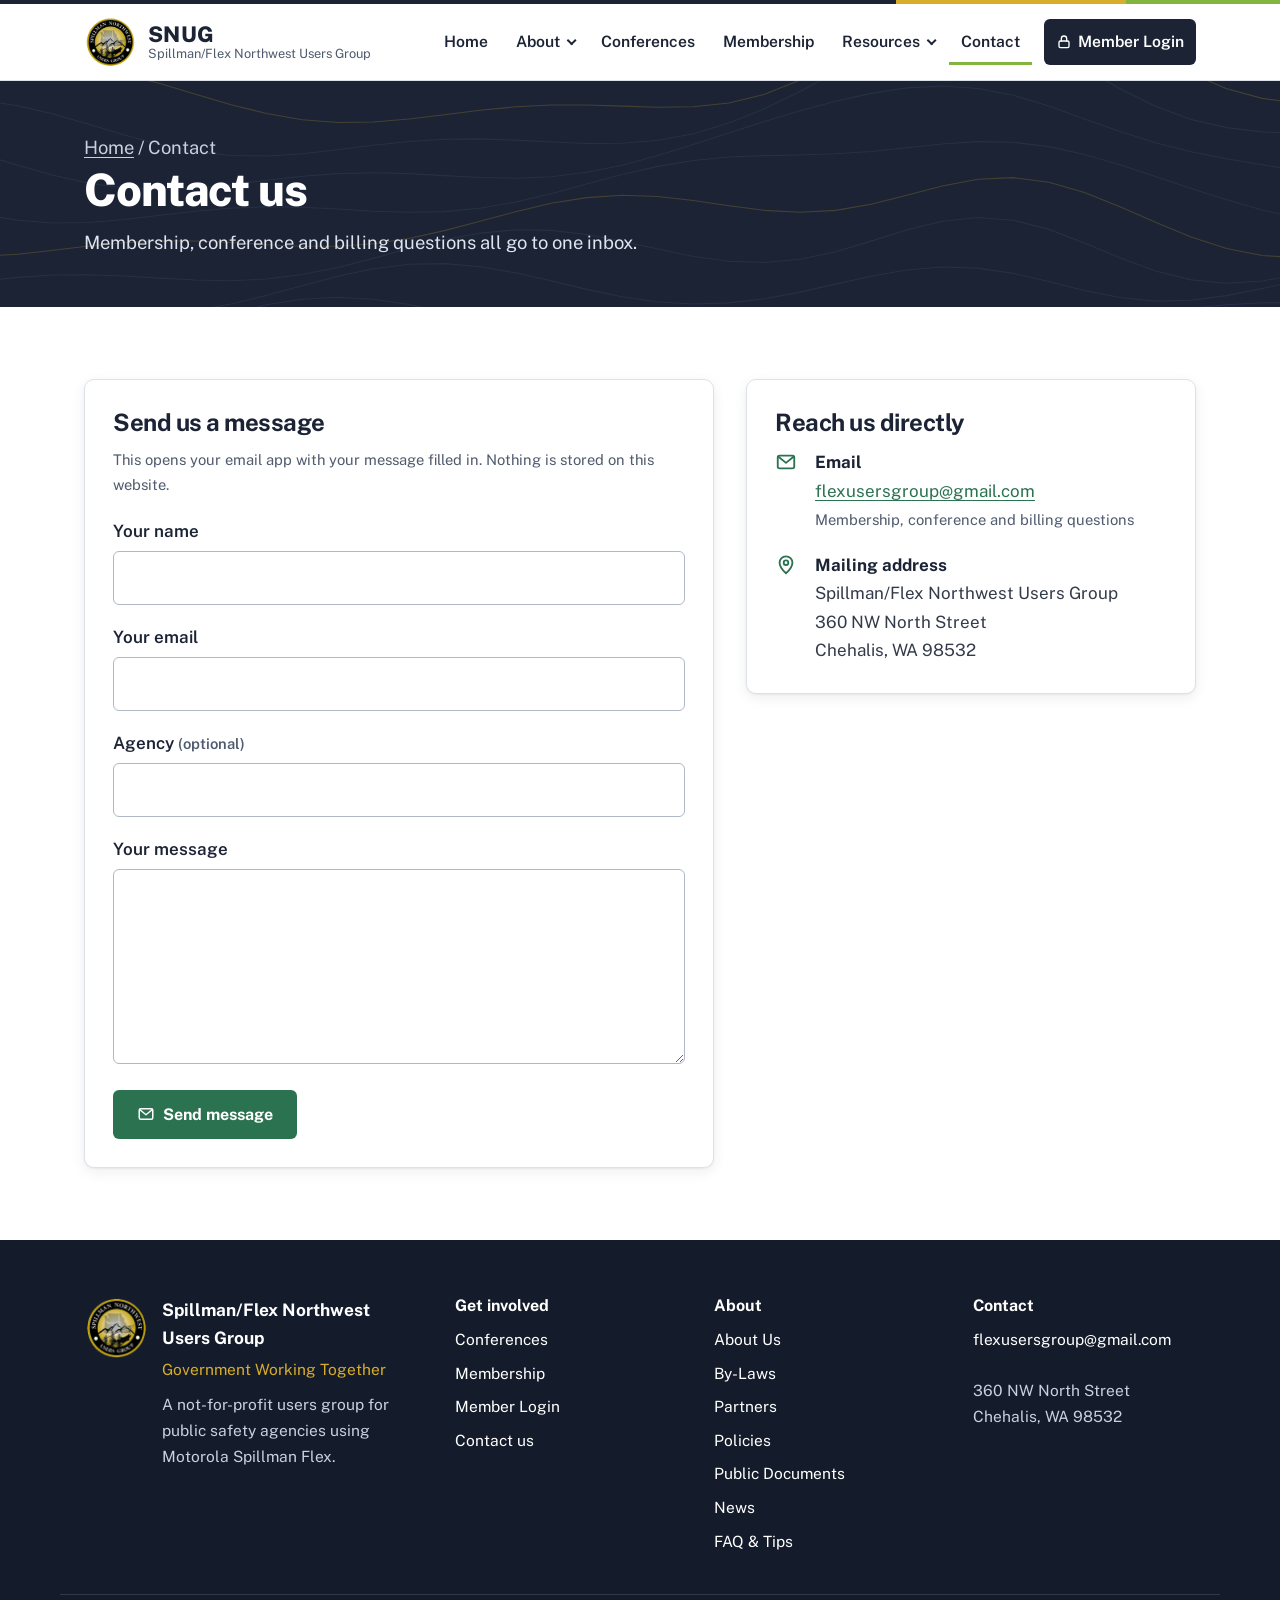
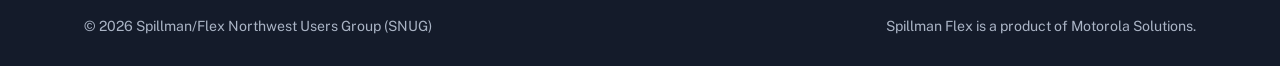
==== contact-us.html @ d7ebda63 "part 2 on remake of website test upload" ====
<!doctype html>
<html lang="en" class="no-js">
<head>
<meta charset="utf-8">
<meta name="viewport" content="width=device-width,initial-scale=1">
<title>Contact Us | SNUG</title>
<meta name="description" content="Contact SNUG at flexusersgroup@gmail.com for membership, conference and billing questions.">
<meta name="theme-color" content="#1b2335">
<link rel="icon" href="assets/logo.png" type="image/png">
<link rel="apple-touch-icon" href="assets/logo.png">
<link rel="preconnect" href="https://fonts.googleapis.com">
<link rel="preconnect" href="https://fonts.gstatic.com" crossorigin>
<link rel="stylesheet" href="https://fonts.googleapis.com/css2?family=Public+Sans:wght@400;500;600;700;800&amp;display=swap">
<link rel="stylesheet" href="assets/style.css">
<script src="assets/site.js" defer></script>
</head>
<body>
<a class="skip" href="#main">Skip to main content</a>
<header class="site-header">
  <div class="wrap header-inner">
    <a class="brand" href="index.html"><img src="assets/logo.png" alt="" width="52" height="53"><span class="brand-text"><strong>SNUG</strong><span>Spillman/Flex Northwest Users Group</span></span></a>
    <button class="nav-toggle" type="button" aria-expanded="false" aria-controls="site-nav"><span class="bars" aria-hidden="true"></span>Menu</button>
    <nav class="site-nav" id="site-nav" aria-label="Main">
      <ul>
        <li><a href="index.html">Home</a></li>
        <li class="has-dd"><button class="dd-btn" type="button" aria-expanded="false" aria-controls="dd-about">About</button><ul class="dropdown" id="dd-about"><li><a href="about-us.html">About Us</a></li><li><a href="by-laws.html">By-Laws</a></li><li><a href="partners.html">Partners</a></li><li><a href="policies.html">Policies</a></li></ul></li>
        <li><a href="conferences.html">Conferences</a></li>
        <li><a href="membership.html">Membership</a></li>
        <li class="has-dd"><button class="dd-btn" type="button" aria-expanded="false" aria-controls="dd-resources">Resources</button><ul class="dropdown" id="dd-resources"><li><a href="public-documents.html">Public Documents</a></li><li><a href="news.html">News</a></li><li><a href="faq.html">FAQ &amp; Tips</a></li></ul></li>
        <li><a href="contact-us.html" aria-current="page">Contact</a></li>
        <li><a class="nav-login" href="login.html"><svg viewBox="0 0 24 24" fill="none" stroke="currentColor" stroke-width="2" stroke-linecap="round" stroke-linejoin="round" aria-hidden="true" focusable="false"><rect x="4.5" y="10.5" width="15" height="10" rx="2"/><path d="M8 10.5V7a4 4 0 0 1 8 0v3.5"/></svg>Member Login</a></li>
      </ul>
    </nav>
  </div>
</header>
<main id="main" tabindex="-1">
<section class="page-head"><svg class="contours" viewBox="0 0 1440 300" preserveAspectRatio="xMidYMid slice" aria-hidden="true" focusable="false"><path d="M-20,9.8 L20,5.8 L60,5.1 L100,8.5 L140,15.7 L180,26.0 L220,37.9 L260,49.7 L300,59.7 L340,66.6 L380,69.7 L420,69.2 L460,65.9 L500,61.0 L540,56.0 L580,52.1 L620,50.0 L660,50.0 L700,51.3 L740,52.5 L780,52.0 L820,47.8 L860,38.1 L900,22.1 L940,0.2 L980,-25.8 L1020,-52.2 L1060,-74.2 L1100,-87.5 L1140,-89.1 L1180,-78.8 L1220,-59.0 L1260,-33.8 L1300,-8.0 L1340,14.6 L1380,31.7 L1420,42.6 L1460,48.0" stroke="#d8ad2c" stroke-opacity=".55" stroke-width="1.2" fill="none"/><path d="M-20,44.7 L20,50.8 L60,60.2 L100,71.8 L140,83.8 L180,94.5 L220,102.5 L260,106.8 L300,107.4 L340,104.9 L380,100.4 L420,95.4 L460,91.1 L500,88.6 L540,88.2 L580,89.6 L620,91.7 L660,93.4 L700,93.2 L740,89.7 L780,82.3 L820,70.4 L860,54.4 L900,34.9 L940,13.6 L980,-7.3 L1020,-24.7 L1060,-35.5 L1100,-37.3 L1140,-29.2 L1180,-12.7 L1220,9.0 L1260,31.7 L1300,51.5 L1340,66.3 L1380,75.5 L1420,80.3 L1460,82.4" stroke="#6f7fa0" stroke-opacity=".35" stroke-width="1.2" fill="none"/><path d="M-20,105.7 L20,117.8 L60,129.0 L100,138.0 L140,143.5 L180,145.3 L220,143.7 L260,139.7 L300,134.8 L340,130.3 L380,127.3 L420,126.3 L460,127.3 L500,129.5 L540,131.6 L580,132.4 L620,130.7 L660,125.8 L700,117.8 L740,107.0 L780,94.6 L820,81.5 L860,68.6 L900,56.6 L940,45.9 L980,37.0 L1020,30.8 L1060,28.6 L1100,31.4 L1140,39.2 L1180,51.3 L1220,65.7 L1260,80.0 L1300,92.6 L1340,102.6 L1380,110.5 L1420,117.2 L1460,123.8" stroke="#6f7fa0" stroke-opacity=".35" stroke-width="1.2" fill="none"/><path d="M-20,173.2 L20,179.8 L60,182.8 L100,182.2 L140,178.9 L180,174.2 L220,169.5 L260,166.1 L300,164.6 L340,165.1 L380,167.1 L420,169.5 L460,170.8 L500,170.0 L540,166.2 L580,159.3 L620,149.9 L660,139.0 L700,128.3 L740,119.1 L780,112.4 L820,108.6 L860,107.0 L900,106.3 L940,105.0 L980,102.3 L1020,98.2 L1060,93.9 L1100,91.3 L1140,92.0 L1180,96.9 L1220,105.7 L1260,117.4 L1300,130.6 L1340,144.0 L1380,156.7 L1420,168.1 L1460,177.4" stroke="#6f7fa0" stroke-opacity=".35" stroke-width="1.2" fill="none"/><path d="M-20,220.4 L20,217.9 L60,213.5 L100,208.8 L140,205.0 L180,202.9 L220,203.0 L260,204.7 L300,207.2 L340,209.0 L380,209.0 L420,206.2 L460,200.2 L500,191.4 L540,180.9 L580,170.1 L620,160.7 L660,154.3 L700,151.7 L740,153.1 L780,157.5 L820,163.4 L860,168.6 L900,170.8 L940,168.6 L980,161.7 L1020,151.7 L1060,141.2 L1100,133.7 L1140,131.8 L1180,137.0 L1220,148.6 L1260,164.6 L1300,182.1 L1340,198.5 L1380,211.4 L1420,219.4 L1460,221.9" stroke="#d8ad2c" stroke-opacity=".55" stroke-width="1.2" fill="none"/><path d="M-20,248.1 L20,244.0 L60,241.4 L100,241.0 L140,242.4 L180,244.8 L220,247.0 L260,247.7 L300,245.8 L340,240.8 L380,232.8 L420,222.6 L460,211.6 L500,201.6 L540,194.2 L580,190.5 L620,191.1 L660,195.7 L700,203.3 L740,212.1 L780,220.4 L820,225.9 L860,227.3 L900,223.6 L940,215.1 L980,203.2 L1020,190.7 L1060,180.8 L1100,176.6 L1140,179.7 L1180,190.0 L1220,205.2 L1260,222.0 L1300,236.8 L1340,246.8 L1380,250.6 L1420,248.1 L1460,240.7" stroke="#6f7fa0" stroke-opacity=".35" stroke-width="1.2" fill="none"/><path d="M-20,279.1 L20,280.0 L60,282.3 L100,284.8 L140,286.2 L180,285.2 L220,281.1 L260,273.9 L300,264.2 L340,253.3 L380,242.8 L420,234.3 L460,229.3 L500,228.5 L540,232.0 L580,238.9 L620,247.9 L660,257.5 L700,265.8 L740,271.6 L780,274.0 L820,272.7 L860,268.0 L900,260.6 L940,251.6 L980,242.7 L1020,235.7 L1060,232.3 L1100,233.6 L1140,239.5 L1180,248.7 L1220,258.7 L1260,266.7 L1300,270.7 L1340,269.8 L1380,264.5 L1420,256.6 L1460,248.1" stroke="#6f7fa0" stroke-opacity=".35" stroke-width="1.2" fill="none"/><path d="M-20,322.5 L20,324.4 L60,324.2 L100,321.2 L140,314.9 L180,305.8 L220,295.0 L260,284.1 L300,274.8 L340,268.6 L380,266.4 L420,268.5 L460,274.4 L500,282.9 L540,292.4 L580,301.4 L620,308.4 L660,312.8 L700,314.3 L740,313.3 L780,310.8 L820,307.6 L860,304.4 L900,301.5 L940,298.8 L980,296.3 L1020,293.8 L1060,291.7 L1100,290.2 L1140,289.3 L1180,288.6 L1220,287.6 L1260,285.5 L1300,282.3 L1340,278.3 L1380,274.7 L1420,272.6 L1460,272.8" stroke="#6f7fa0" stroke-opacity=".35" stroke-width="1.2" fill="none"/><path d="M-20,360.9 L20,355.6 L60,347.2 L100,336.8 L140,325.7 L180,315.6 L220,308.2 L260,304.7 L300,305.4 L340,310.2 L380,317.9 L420,327.3 L460,336.5 L500,344.2 L540,349.4 L580,351.9 L620,352.0 L660,350.7 L700,349.1 L740,348.5 L780,349.3 L820,351.5 L860,354.3 L900,356.3 L940,355.9 L980,352.2 L1020,344.9 L1060,334.8 L1100,323.6 L1140,313.0 L1180,304.5 L1220,299.1 L1260,297.0 L1300,297.9 L1340,301.3 L1380,306.8 L1420,313.5 L1460,320.6" stroke="#d8ad2c" stroke-opacity=".55" stroke-width="1.2" fill="none"/><path d="M-20,378.5 L20,367.4 L60,356.8 L100,348.3 L140,343.4 L180,342.8 L220,346.3 L260,353.2 L300,362.1 L340,371.5 L380,379.7 L420,385.7 L460,389.0 L500,389.7 L540,388.8 L580,387.3 L620,386.7 L660,387.8 L700,391.1 L740,396.2 L780,402.0 L820,407.0 L860,409.2 L900,406.9 L940,399.3 L980,386.5 L1020,370.1 L1060,352.6 L1100,337.0 L1140,325.9 L1180,320.9 L1220,322.1 L1260,328.4 L1300,337.8 L1340,348.3 L1380,357.9 L1420,365.4 L1460,369.9" stroke="#6f7fa0" stroke-opacity=".35" stroke-width="1.2" fill="none"/><path d="M-20,388.8 L20,382.7 L60,380.6 L100,382.8 L140,388.7 L180,397.1 L220,406.4 L260,415.1 L300,421.8 L340,425.8 L380,427.3 L420,426.7 L460,425.3 L500,424.4 L540,425.0 L580,427.8 L620,432.8 L660,439.3 L700,446.0 L740,451.3 L780,453.6 L820,451.5 L860,444.5 L900,432.5 L940,416.6 L980,398.7 L1020,381.4 L1060,367.2 L1100,358.6 L1140,356.5 L1180,360.7 L1220,369.6 L1260,380.7 L1300,391.4 L1340,399.7 L1380,404.7 L1420,406.4 L1460,406.0" stroke="#6f7fa0" stroke-opacity=".35" stroke-width="1.2" fill="none"/><path d="M-20,419.7 L20,424.5 L60,432.2 L100,441.4 L140,450.3 L180,457.6 L220,462.5 L260,464.6 L300,464.6 L340,463.3 L380,462.1 L420,462.2 L460,464.4 L500,468.9 L540,475.2 L580,482.2 L620,488.4 L660,492.4 L700,492.9 L740,489.1 L780,481.2 L820,469.7 L860,455.8 L900,441.1 L940,427.2 L980,415.6 L1020,407.6 L1060,403.9 L1100,404.7 L1140,409.4 L1180,416.5 L1220,424.3 L1260,431.0 L1300,435.7 L1340,438.1 L1380,439.0 L1420,439.7 L1460,441.7" stroke="#6f7fa0" stroke-opacity=".35" stroke-width="1.2" fill="none"/><path d="M-20,476.3 L20,485.4 L60,493.3 L100,498.9 L140,501.8 L180,502.3 L220,501.3 L260,500.0 L300,499.6 L340,501.2 L380,505.1 L420,511.0 L460,518.0 L500,524.8 L540,529.7 L580,531.5 L620,529.4 L660,523.2 L700,513.5 L740,501.7 L780,489.2 L820,477.7 L860,468.3 L900,461.7 L940,458.0 L980,456.7 L1020,457.1 L1060,458.7 L1100,460.8 L1140,463.0 L1180,465.0 L1220,466.7 L1260,468.4 L1300,470.5 L1340,473.8 L1380,479.0 L1420,486.4 L1460,496.0" stroke="#d8ad2c" stroke-opacity=".55" stroke-width="1.2" fill="none"/><path d="M-20,535.0 L20,538.7 L60,539.9 L100,539.2 L140,537.9 L180,537.2 L220,538.2 L260,541.4 L300,546.9 L340,553.8 L380,560.9 L420,566.6 L460,569.6 L500,568.8 L540,563.8 L580,555.3 L620,544.2 L660,532.1 L700,520.8 L740,511.8 L780,506.0 L820,503.7 L860,504.2 L900,506.3 L940,508.8 L980,510.3 L1020,510.1 L1060,508.4 L1100,505.7 L1140,503.4 L1180,502.5 L1220,504.2 L1260,508.9 L1300,516.8 L1340,527.1 L1380,539.0 L1420,551.1 L1460,561.7" stroke="#6f7fa0" stroke-opacity=".35" stroke-width="1.2" fill="none"/></svg>
  <div class="wrap"><p class="crumbs"><a href="index.html">Home</a> / Contact</p><h1>Contact us</h1><p>Membership, conference and billing questions all go to one inbox.</p></div>
</section>
<section class="section">
  <div class="wrap two-col">
    <div class="card">
      <h2 style="font-size:1.5rem">Send us a message</h2>
      <p class="hint" style="margin-bottom:20px">This opens your email app with your message filled in. Nothing is stored on this website.</p>
      <form class="form" action="mailto:flexusersgroup@gmail.com" method="post" enctype="text/plain">
        <div class="field"><label for="f-name">Your name</label><input id="f-name" name="name" autocomplete="name" required></div>
        <div class="field"><label for="f-email">Your email</label><input id="f-email" type="email" name="email" autocomplete="email" required></div>
        <div class="field"><label for="f-agency">Agency <span class="hint">(optional)</span></label><input id="f-agency" name="agency" autocomplete="organization"></div>
        <div class="field"><label for="f-msg">Your message</label><textarea id="f-msg" name="message" rows="6" required></textarea></div>
        <div><button class="btn btn-primary" type="submit"><svg viewBox="0 0 24 24" fill="none" stroke="currentColor" stroke-width="2" stroke-linecap="round" stroke-linejoin="round" aria-hidden="true" focusable="false"><rect x="3" y="5" width="18" height="14" rx="2"/><path d="m3.5 6 8.5 7 8.5-7"/></svg>Send message</button></div>
      </form>
    </div>
    <aside class="card" aria-labelledby="direct">
      <h2 id="direct" style="font-size:1.5rem">Reach us directly</h2>
      <ul class="contact-list">
        <li><svg viewBox="0 0 24 24" fill="none" stroke="currentColor" stroke-width="2" stroke-linecap="round" stroke-linejoin="round" aria-hidden="true" focusable="false"><rect x="3" y="5" width="18" height="14" rx="2"/><path d="m3.5 6 8.5 7 8.5-7"/></svg><div><strong>Email</strong><a href="mailto:flexusersgroup@gmail.com">flexusersgroup@gmail.com</a><br><span class="hint">Membership, conference and billing questions</span></div></li>
        <li><svg viewBox="0 0 24 24" fill="none" stroke="currentColor" stroke-width="2" stroke-linecap="round" stroke-linejoin="round" aria-hidden="true" focusable="false"><path d="M12 21s-7-6.2-7-11.5a7 7 0 0 1 14 0C19 14.8 12 21 12 21z"/><circle cx="12" cy="9.5" r="2.5"/></svg><div><strong>Mailing address</strong><address class="address">Spillman/Flex Northwest Users Group<br>360 NW North Street<br>Chehalis, WA 98532</address></div></li>
      </ul>
    </aside>
  </div>
</section>
</main>
<footer class="site-footer">
  <div class="wrap footer-grid">
    <div class="footer-brand">
      <img src="assets/logo.png" alt="" width="64" height="65">
      <div><strong>Spillman/Flex Northwest Users Group</strong><em>Government Working Together</em>
      <p style="margin-top:10px">A not-for-profit users group for public safety agencies using Motorola Spillman Flex.</p></div>
    </div>
    <div>
      <h2>Get involved</h2>
      <ul><li><a href="conferences.html">Conferences</a></li><li><a href="membership.html">Membership</a></li><li><a href="login.html">Member Login</a></li><li><a href="contact-us.html">Contact us</a></li></ul>
    </div>
    <div>
      <h2>About</h2>
      <ul><li><a href="about-us.html">About Us</a></li><li><a href="by-laws.html">By-Laws</a></li><li><a href="partners.html">Partners</a></li><li><a href="policies.html">Policies</a></li><li><a href="public-documents.html">Public Documents</a></li><li><a href="news.html">News</a></li><li><a href="faq.html">FAQ &amp; Tips</a></li></ul>
    </div>
    <div>
      <h2>Contact</h2>
      <address><a href="mailto:flexusersgroup@gmail.com">flexusersgroup@gmail.com</a><br><br>360 NW North Street<br>Chehalis, WA 98532</address>
    </div>
  </div>
  <div class="wrap footer-small">
    <span>&copy; <span data-year>2026</span> Spillman/Flex Northwest Users Group (SNUG)</span>
    <span>Spillman Flex is a product of Motorola Solutions.</span>
  </div>
</footer>
<script>document.querySelectorAll('[data-year]').forEach(function(e){e.textContent=new Date().getFullYear()})</script>
</body>
</html>
---- assets/style.css ----
/* SNUG site styles. Plain CSS, no build step.
   Brand tokens live in :root. Change colors here, not in the pages. */
:root{
  --navy:#1b2335;        /* primary brand, header text, hero */
  --navy-2:#243049;      /* raised surfaces on navy */
  --gold:#d8ad2c;        /* sampled from the logo badge (#c49a0a) and lifted for contrast on navy */
  --gold-soft:#fbf6e6;   /* pale gold wash */
  --gold-ink:#7a5b00;    /* gold text on light backgrounds (AA) */
  --green:#82b440;       /* old-site accent: rules, markers, never text on white */
  --cta:#2b7350;         /* darkened from old #5cab7d so white text passes AA (5.7:1) */
  --cta-hover:#215c3f;
  --ink:#1b2335;         /* headings */
  --text:#333b4a;        /* body copy */
  --muted:#4f5b6e;       /* secondary copy (6.9:1 on white) */
  --line:#dde2ea;
  --paper:#f3f5f8;       /* cool section background */
  --white:#fff;
  --radius:10px;
  --radius-sm:6px;
  --shadow:0 1px 2px rgba(27,35,53,.06),0 4px 14px rgba(27,35,53,.07);
  --shadow-lift:0 2px 4px rgba(27,35,53,.08),0 10px 28px rgba(27,35,53,.12);
  --wrap:1160px;
  --font:"Public Sans",system-ui,-apple-system,"Segoe UI",Roboto,"Helvetica Neue",Arial,sans-serif;
}

*,*::before,*::after{box-sizing:border-box}
html{scroll-padding-top:96px;-webkit-text-size-adjust:100%}
body{margin:0;background:var(--white);color:var(--text);font-family:var(--font);font-size:1.0625rem;line-height:1.65;overflow-x:hidden}
img{max-width:100%;height:auto}
a{color:var(--cta);text-underline-offset:.18em;text-decoration-thickness:1px}
a:hover{color:var(--cta-hover);text-decoration-thickness:2px}
:focus-visible{outline:3px solid var(--gold);outline-offset:2px;border-radius:3px}
.on-light :focus-visible,main :focus-visible{outline-color:var(--navy)}
h1,h2,h3,h4{color:var(--ink);line-height:1.2;margin:0 0 .5em;font-weight:700;letter-spacing:-.01em}
h1{font-size:clamp(2.1rem,1.4rem + 3vw,3.4rem);font-weight:800;letter-spacing:-.025em}
h2{font-size:clamp(1.6rem,1.25rem + 1.4vw,2.15rem);letter-spacing:-.02em}
h3{font-size:1.25rem}
p{margin:0 0 1em}
.wrap{max-width:var(--wrap);margin:0 auto;padding:0 24px}
.prose{max-width:68ch}
.lede{font-size:1.2rem;color:var(--muted);max-width:60ch}
.visually-hidden{position:absolute!important;width:1px;height:1px;overflow:hidden;clip:rect(0 0 0 0);white-space:nowrap}

/* Skip link */
.skip{position:absolute;left:12px;top:-60px;z-index:100;background:var(--gold);color:var(--navy);padding:10px 16px;border-radius:var(--radius-sm);font-weight:700;text-decoration:none}
.skip:focus{top:12px}

/* ---------- Header ---------- */
.site-header{position:sticky;top:0;z-index:50;background:rgba(255,255,255,.97);border-bottom:1px solid var(--line);backdrop-filter:saturate(1.4) blur(6px)}
.site-header::before{content:"";display:block;height:4px;background:linear-gradient(90deg,var(--navy) 0 70%,var(--gold) 70% 88%,var(--green) 88%)}
.header-inner{display:flex;align-items:center;gap:20px;min-height:76px}
.brand{display:flex;align-items:center;gap:12px;text-decoration:none;color:var(--navy);margin-right:auto;min-width:0}
.brand img{width:52px;height:53px;flex:none}
.brand-text{display:flex;flex-direction:column;line-height:1.15;min-width:0}
.brand-text strong{font-size:1.35rem;font-weight:800;letter-spacing:.02em}
.brand-text span{font-size:.8rem;color:var(--muted)}
.brand:hover{color:var(--navy)}

.nav-toggle{display:none;align-items:center;gap:8px;background:var(--white);color:var(--navy);border:1.5px solid var(--navy);border-radius:var(--radius-sm);padding:8px 14px;font:inherit;font-weight:600;font-size:.95rem;cursor:pointer}
.nav-toggle .bars{width:18px;height:12px;position:relative;border-top:2px solid currentColor;border-bottom:2px solid currentColor}
.nav-toggle .bars::after{content:"";position:absolute;left:0;right:0;top:3px;border-top:2px solid currentColor}

.site-nav>ul{list-style:none;margin:0;padding:0;display:flex;align-items:center;gap:4px}
.site-nav li{position:relative}
.site-nav a,.site-nav .dd-btn{display:flex;align-items:center;gap:6px;padding:10px 12px;border-radius:var(--radius-sm);color:var(--navy);text-decoration:none;font:inherit;font-size:.98rem;font-weight:600;background:none;border:0;cursor:pointer;white-space:nowrap}
.site-nav a:hover,.site-nav .dd-btn:hover,.site-nav .dd-btn[aria-expanded="true"]{background:var(--paper);color:var(--navy)}
.site-nav a[aria-current="page"],.site-nav .dd-btn.current{box-shadow:inset 0 -3px 0 var(--green);border-radius:var(--radius-sm) var(--radius-sm) 0 0}
.dd-btn::after{content:"";width:7px;height:7px;border:solid currentColor;border-width:0 2px 2px 0;transform:rotate(45deg) translateY(-3px);transition:transform .15s}
.dd-btn[aria-expanded="true"]::after{transform:rotate(-135deg) translateY(-1px)}
.dropdown{display:none;position:absolute;top:calc(100% + 6px);left:0;min-width:220px;list-style:none;margin:0;padding:8px;background:var(--white);border:1px solid var(--line);border-radius:var(--radius);box-shadow:var(--shadow-lift)}
.dropdown.open{display:block}
.dropdown a{padding:10px 12px;font-weight:500}
.dropdown a[aria-current="page"]{box-shadow:inset 3px 0 0 var(--green);border-radius:0 var(--radius-sm) var(--radius-sm) 0;background:var(--paper)}
/* no-JS fallback: open on hover/focus */
.no-js .has-dd:hover>.dropdown,.no-js .has-dd:focus-within>.dropdown{display:block}
.site-nav .nav-login{margin-left:8px;background:var(--navy);color:var(--white)}
.site-nav .nav-login:hover{background:var(--navy-2);color:var(--white)}
.site-nav .nav-login[aria-current="page"]{box-shadow:inset 0 -3px 0 var(--gold);border-radius:var(--radius-sm)}
.nav-login svg{width:16px;height:16px}

@media (max-width:980px){
  .nav-toggle{display:inline-flex}
  .site-nav{position:absolute;left:0;right:0;top:100%;background:var(--white);border-bottom:1px solid var(--line);box-shadow:var(--shadow-lift);display:none;max-height:calc(100vh - 80px);overflow-y:auto}
  .site-nav.open{display:block}
  .no-js .site-nav{display:block;position:static;box-shadow:none;border:0;width:100%}
  .no-js .header-inner{flex-wrap:wrap}
  .site-nav>ul{flex-direction:column;align-items:stretch;padding:10px 16px 18px;gap:2px}
  .site-nav a,.site-nav .dd-btn{width:100%;justify-content:space-between;padding:13px 12px;font-size:1.05rem}
  .dropdown{position:static;box-shadow:none;border:0;border-left:2px solid var(--line);border-radius:0;margin:0 0 6px 14px;padding:0 0 0 6px;min-width:0}
  .site-nav a[aria-current="page"],.site-nav .dd-btn.current{box-shadow:inset 3px 0 0 var(--green);border-radius:0 var(--radius-sm) var(--radius-sm) 0}
  .site-nav .nav-login{margin:10px 0 0;justify-content:center}
}
@media (max-width:420px){
  .brand-text span{display:none}
  .wrap{padding:0 16px}
}

/* ---------- Buttons ---------- */
.btn{display:inline-flex;align-items:center;justify-content:center;gap:8px;padding:13px 22px;border-radius:var(--radius-sm);font:inherit;font-weight:700;font-size:1rem;line-height:1.2;text-decoration:none;border:2px solid transparent;cursor:pointer;white-space:nowrap;transition:background-color .15s,border-color .15s,color .15s}
.btn svg{width:18px;height:18px;flex:none}
.btn-primary{background:var(--cta);color:var(--white)}
.btn-primary:hover{background:var(--cta-hover);color:var(--white)}
.btn-gold{background:var(--gold);color:var(--navy)}
.btn-gold:hover{background:#e6bd45;color:var(--navy)}
.btn-outline{border-color:var(--navy);color:var(--navy);background:transparent}
.btn-outline:hover{background:var(--navy);color:var(--white)}
.btn-ghost-light{border-color:rgba(255,255,255,.55);color:var(--white)}
.btn-ghost-light:hover{border-color:var(--white);background:rgba(255,255,255,.1);color:var(--white)}
.btn[aria-disabled="true"]{background:var(--paper);color:var(--muted);border:2px dashed #b6bfcc;cursor:not-allowed}
.btn-row{display:flex;flex-wrap:wrap;gap:12px}

/* ---------- Hero ---------- */
.hero{position:relative;background:var(--navy);color:#dfe5ef;overflow:hidden;isolation:isolate}
.hero .contours{position:absolute;inset:0;width:100%;height:100%;z-index:-1;opacity:.5}
.hero-inner{display:grid;grid-template-columns:minmax(0,1.35fr) minmax(0,.9fr);gap:48px;align-items:center;padding-top:72px;padding-bottom:80px}
.hero h1{color:var(--white);margin-bottom:.35em}
.hero .kicker{display:block;color:var(--gold);font-weight:700;font-size:1.05rem;margin-bottom:14px;letter-spacing:.01em}
.hero p{font-size:1.2rem;max-width:34em;margin-bottom:1.6em}
.hero-badge{justify-self:center;position:relative}
.hero-badge img{width:min(300px,62vw);display:block;filter:drop-shadow(0 18px 30px rgba(0,0,0,.45))}
.hero-badge::before{content:"";position:absolute;inset:-12%;border-radius:50%;background:radial-gradient(circle,rgba(216,173,44,.22),transparent 62%);z-index:-1}

/* Page header (inner pages) */
.page-head{position:relative;background:var(--navy);color:#dfe5ef;overflow:hidden;isolation:isolate}
.page-head .contours{position:absolute;inset:0;width:100%;height:100%;z-index:-1;opacity:.4}
.page-head .wrap{padding-top:52px;padding-bottom:48px}
.page-head h1{color:var(--white);font-size:clamp(2rem,1.5rem + 2vw,2.8rem);margin-bottom:.25em}
.page-head p{font-size:1.15rem;max-width:60ch;margin:0}
.crumbs{font-size:.9rem;margin-bottom:10px;color:#c9d1de}
.crumbs a{color:#c9d1de}
.crumbs a:hover{color:var(--white)}

/* ---------- Sections ---------- */
.section{padding:72px 0}
.section-tight{padding:48px 0}
.bg-paper{background:var(--paper)}
.section-head{display:flex;flex-wrap:wrap;align-items:end;justify-content:space-between;gap:12px 24px;margin-bottom:28px}
.section-head h2{margin:0}
.section-head p{margin:0;color:var(--muted)}

/* ---------- Cards ---------- */
.card{background:var(--white);border:1px solid var(--line);border-radius:var(--radius);padding:28px;box-shadow:var(--shadow)}
.card h3{margin-bottom:.4em}
.card p:last-child{margin-bottom:0}

/* Event cards */
.events{display:grid;grid-template-columns:minmax(0,1.7fr) minmax(0,1fr);gap:24px;align-items:start}
.event{position:relative;display:flex;flex-direction:column}
.event-feature{border-top:6px solid var(--gold);padding:32px}
.event-quiet{background:var(--paper);box-shadow:none;border-style:dashed;border-color:#b6bfcc}
.event-top{display:flex;flex-wrap:wrap;align-items:center;gap:10px;margin-bottom:6px}
.event-season{font-weight:700;color:var(--gold-ink);font-size:1rem}
.status{display:inline-flex;align-items:center;gap:7px;font-size:.85rem;font-weight:700;padding:4px 11px;border-radius:999px;background:#e6f2ea;color:#1d5a3b}
.status::before{content:"";width:8px;height:8px;border-radius:50%;background:currentColor}
.status[data-state="live"]{background:#e6f2ea;color:#1d5a3b}
.status[data-state="live"]::before{box-shadow:0 0 0 0 rgba(43,115,80,.5);animation:pulse 2s infinite}
.status[data-state="past"]{background:#eceff4;color:var(--muted)}
.status[data-state="soon"]{background:var(--gold-soft);color:var(--gold-ink)}
.status[hidden]{display:none}
@keyframes pulse{70%{box-shadow:0 0 0 7px rgba(43,115,80,0)}100%{box-shadow:0 0 0 0 rgba(43,115,80,0)}}
.event h3{font-size:clamp(1.5rem,1.2rem + 1vw,1.9rem);margin-bottom:.6em}
.event-quiet h3{font-size:1.5rem}
.facts{display:grid;gap:14px;margin:0 0 22px;padding:0;list-style:none}
.facts li{display:grid;grid-template-columns:28px 1fr;gap:12px;align-items:start}
.facts svg{width:22px;height:22px;color:var(--cta);margin-top:3px}
.facts strong{display:block;color:var(--ink)}
.facts a{font-weight:600}
.note{border-left:4px solid var(--green);background:#f3f8ec;padding:12px 16px;border-radius:0 var(--radius-sm) var(--radius-sm) 0;margin:0 0 22px;color:#2c3a1a}
.event .btn-row{margin-top:auto}
.tba{font-size:2.6rem;font-weight:800;color:var(--navy);letter-spacing:.02em;line-height:1;margin:.1em 0 .35em}

/* Placeholder slot: reserved spots for future features */
.slot{border:2px dashed #b6bfcc;border-radius:var(--radius);padding:24px;background:repeating-linear-gradient(135deg,var(--white) 0 14px,#f7f9fb 14px 28px)}
.slot h3{display:flex;align-items:center;gap:10px;flex-wrap:wrap}
.pill{display:inline-block;font-size:.8rem;font-weight:700;padding:3px 10px;border-radius:999px;background:var(--gold-soft);color:var(--gold-ink);border:1px solid #ecdcaa;letter-spacing:.01em;vertical-align:middle}
.slot p{color:var(--muted)}
.slot h3 svg{width:24px;height:24px;flex:none;color:var(--gold-ink)}

/* Quick-link tiles */
.tiles{display:grid;grid-template-columns:repeat(4,minmax(0,1fr));gap:18px}
.tile{display:flex;flex-direction:column;gap:6px;padding:24px;background:var(--white);border:1px solid var(--line);border-radius:var(--radius);text-decoration:none;color:var(--text);box-shadow:var(--shadow);transition:border-color .15s,box-shadow .15s,transform .15s}
.tile:hover{border-color:var(--navy);box-shadow:var(--shadow-lift);color:var(--text);transform:translateY(-2px)}
.tile .ico{width:46px;height:46px;border-radius:12px;display:grid;place-items:center;background:var(--navy);color:var(--gold);margin-bottom:8px}
.tile .ico svg{width:24px;height:24px}
.tile strong{font-size:1.15rem;color:var(--ink)}
.tile span{color:var(--muted);font-size:.97rem}

/* Who we serve */
.serve{background:var(--navy);color:#dfe5ef}
.serve .wrap{display:grid;grid-template-columns:auto 1fr;gap:28px 48px;align-items:center;padding-top:40px;padding-bottom:40px}
.serve h2{color:var(--white);font-size:1.5rem;margin:0}
.serve-rows{display:grid;gap:14px}
.serve-row{display:flex;flex-wrap:wrap;align-items:center;gap:10px}
.serve-row>span{min-width:88px;font-size:.95rem;color:#c9d1de}
.chip{display:inline-block;padding:6px 14px;border-radius:999px;border:1.5px solid rgba(216,173,44,.6);color:var(--white);font-weight:600;font-size:.97rem}
.chip-state{background:var(--gold);border-color:var(--gold);color:var(--navy);font-weight:800;letter-spacing:.04em;min-width:48px;text-align:center}

/* Goals */
.goals{display:grid;grid-template-columns:repeat(3,minmax(0,1fr));gap:22px}
.goal{border-top:4px solid var(--green)}
.goal h3{font-size:1.2rem}
.goal .ico{width:40px;height:40px;color:var(--cta);margin-bottom:12px}
.mission{display:grid;grid-template-columns:minmax(0,1fr) minmax(0,1.4fr);gap:48px;align-items:start;margin-bottom:44px}
.mission p{font-size:1.1rem}

/* CTA band */
.cta-band{background:var(--gold-soft);border-top:1px solid #ecdcaa;border-bottom:1px solid #ecdcaa}
.cta-band .wrap{display:grid;grid-template-columns:minmax(0,1.4fr) auto;gap:24px 40px;align-items:center;padding-top:52px;padding-bottom:52px}
.cta-band h2{margin-bottom:.3em}
.cta-band p{margin:0;max-width:60ch}

/* Benefits list */
.benefits{display:grid;grid-template-columns:repeat(2,minmax(0,1fr));gap:18px;list-style:none;padding:0;margin:0}
.benefits li{display:grid;grid-template-columns:44px 1fr;gap:14px;align-items:start}
.benefits .ico{width:44px;height:44px;border-radius:10px;background:var(--navy);color:var(--gold);display:grid;place-items:center}
.benefits .ico svg{width:22px;height:22px}
.benefits strong{display:block;color:var(--ink);font-size:1.08rem}
.benefits span{color:var(--muted)}

.two-col{display:grid;grid-template-columns:minmax(0,1.4fr) minmax(0,1fr);gap:32px;align-items:start}
.stack{display:grid;gap:24px}

/* Officers */
.officers{display:grid;grid-template-columns:repeat(auto-fill,minmax(300px,1fr));gap:18px;list-style:none;padding:0;margin:0}
.officer{display:flex;gap:16px;align-items:flex-start}
.officer .initials{flex:none;width:52px;height:52px;border-radius:50%;background:var(--navy);color:var(--gold);display:grid;place-items:center;font-weight:800;font-size:1.05rem;letter-spacing:.03em}
.officer.vacant .initials{background:var(--paper);color:var(--muted);border:2px dashed #b6bfcc}
.officer .role{display:block;font-size:.92rem;font-weight:700;color:var(--gold-ink)}
.officer .name{display:block;font-size:1.15rem;font-weight:700;color:var(--ink)}
.officer .org{color:var(--muted);font-size:.97rem}

/* Forms */
.form{display:grid;gap:18px}
.field label{display:block;font-weight:600;color:var(--ink);margin-bottom:6px}
.field input,.field textarea{width:100%;padding:12px 14px;font:inherit;color:var(--text);border:1.5px solid #aeb8c7;border-radius:var(--radius-sm);background:var(--white)}
.field input:focus,.field textarea:focus{outline:3px solid rgba(27,35,53,.25);outline-offset:0;border-color:var(--navy)}
.hint{font-size:.92rem;color:var(--muted);margin:0}
.address{font-style:normal;line-height:1.7}
.contact-list{list-style:none;padding:0;margin:0;display:grid;gap:18px}
.contact-list li{display:grid;grid-template-columns:28px 1fr;gap:12px}
.contact-list svg{width:22px;height:22px;color:var(--cta);margin-top:3px}
.contact-list strong{display:block;color:var(--ink)}

/* Coming soon pages */
.soon{display:grid;grid-template-columns:auto minmax(0,1fr);gap:28px;align-items:start;max-width:820px}
.soon .ico{width:64px;height:64px;border-radius:16px;background:var(--gold-soft);color:var(--gold-ink);display:grid;place-items:center;border:1px solid #ecdcaa}
.soon .ico svg{width:30px;height:30px}
.soon h2{font-size:1.6rem}
.related{margin-top:48px}
.related h2{font-size:1.25rem}

/* ---------- Footer ---------- */
.site-footer{background:#141b2a;color:#c9d1de;font-size:.97rem}
.site-footer a{color:var(--white);text-decoration:none}
.site-footer a:hover{text-decoration:underline;color:var(--white)}
.site-footer :focus-visible{outline-color:var(--gold)}
.footer-grid{display:grid;grid-template-columns:minmax(0,1.5fr) repeat(3,minmax(0,1fr));gap:36px;padding-top:56px;padding-bottom:40px}
.footer-brand{display:flex;gap:14px;align-items:flex-start}
.footer-brand img{width:64px;height:65px;flex:none}
.footer-brand strong{display:block;color:var(--white);font-size:1.08rem;margin-bottom:4px}
.footer-brand em{font-style:normal;color:var(--gold)}
.site-footer h2{font-size:1rem;color:var(--white);margin:0 0 12px;letter-spacing:0}
.site-footer ul{list-style:none;margin:0;padding:0;display:grid;gap:8px}
.site-footer address{font-style:normal}
.footer-small{border-top:1px solid rgba(255,255,255,.12);padding-top:20px;padding-bottom:28px;font-size:.88rem;color:#aab4c5;display:flex;flex-wrap:wrap;gap:8px 24px;justify-content:space-between}

/* ---------- Responsive ---------- */
@media (max-width:980px){
  .hero-inner{grid-template-columns:1fr;gap:28px;padding-top:40px;padding-bottom:52px;text-align:left}
  .hero-badge{grid-row:1;justify-self:start}
  .hero-badge img{width:150px}
  .events,.two-col,.mission{grid-template-columns:1fr}
  .tiles{grid-template-columns:repeat(2,minmax(0,1fr))}
  .goals{grid-template-columns:1fr}
  .serve .wrap{grid-template-columns:1fr}
  .cta-band .wrap{grid-template-columns:1fr}
  .footer-grid{grid-template-columns:1fr 1fr}
  .footer-grid>:first-child{grid-column:1/-1}
}
@media (max-width:640px){
  body{font-size:1.0625rem}
  .section{padding:52px 0}
  .tiles,.benefits{grid-template-columns:1fr}
  .event-feature,.card{padding:22px}
  .btn-row .btn{flex:1 1 100%}
  .btn{white-space:normal;text-align:center}
  main a{overflow-wrap:anywhere}
  .soon{grid-template-columns:1fr}
  .footer-grid{grid-template-columns:1fr}
  .mission{gap:8px}
}

@media (prefers-reduced-motion:reduce){
  *,*::before,*::after{animation:none!important;transition:none!important;scroll-behavior:auto!important}
  .tile:hover{transform:none}
}
@media print{
  .site-header,.site-footer,.skip,.contours{display:none}
  .hero,.page-head,.serve{background:none;color:#000}
  .hero h1,.page-head h1,.serve h2{color:#000}
}

/* Touch devices: comfortable tap targets for small text links */
@media (pointer:coarse){
  .section-head a,.site-footer address a{display:inline-flex;align-items:center;min-height:44px}
  .site-footer li a{display:inline-block;padding:8px 0}
}

.pay-buttons{display:grid;gap:16px;margin-top:16px;min-width:0}
.pay-buttons stripe-buy-button{display:block;max-width:100%}
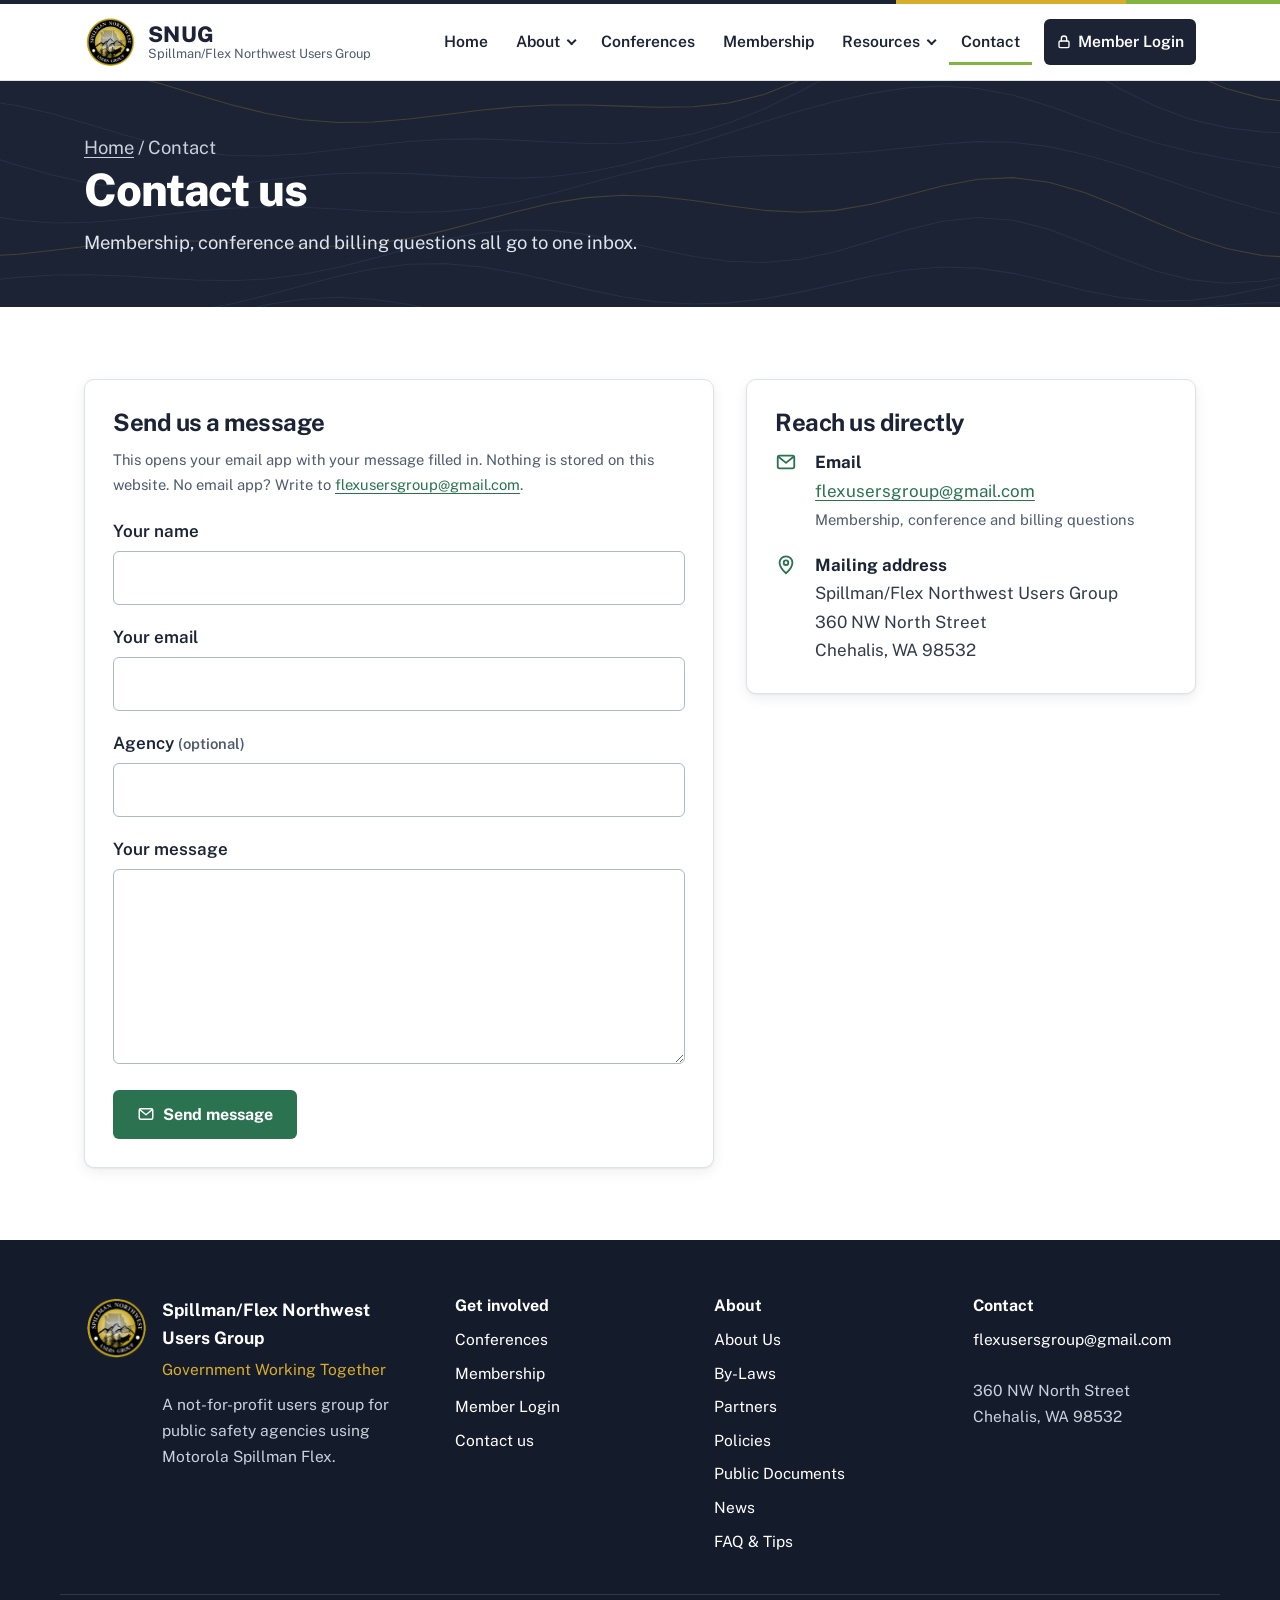
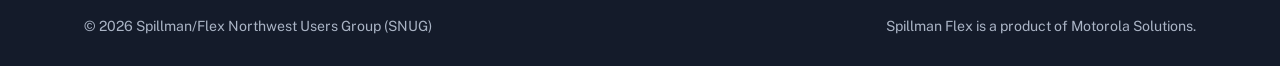
==== commit c0512a7e: "Fixing contact page" ====
--- a/contact-us.html
+++ b/contact-us.html
@@ -41,8 +41,8 @@
   <div class="wrap two-col">
     <div class="card">
       <h2 style="font-size:1.5rem">Send us a message</h2>
-      <p class="hint" style="margin-bottom:20px">This opens your email app with your message filled in. Nothing is stored on this website.</p>
-      <form class="form" action="mailto:flexusersgroup@gmail.com" method="post" enctype="text/plain">
+      <p class="hint" style="margin-bottom:20px">This opens your email app with your message filled in. Nothing is stored on this website. No email app? Write to <a href="mailto:flexusersgroup@gmail.com">flexusersgroup@gmail.com</a>.</p>
+      <form class="form" id="contact-form" action="#" method="get">
         <div class="field"><label for="f-name">Your name</label><input id="f-name" name="name" autocomplete="name" required></div>
         <div class="field"><label for="f-email">Your email</label><input id="f-email" type="email" name="email" autocomplete="email" required></div>
         <div class="field"><label for="f-agency">Agency <span class="hint">(optional)</span></label><input id="f-agency" name="agency" autocomplete="organization"></div>
@@ -86,5 +86,13 @@
   </div>
 </footer>
 <script>document.querySelectorAll('[data-year]').forEach(function(e){e.textContent=new Date().getFullYear()})</script>
+<script>
+(function(){var f=document.getElementById('contact-form');if(!f)return;
+f.addEventListener('submit',function(e){e.preventDefault();
+var v=function(id){return f.querySelector(id).value.trim()};
+var n=v('#f-name'),em=v('#f-email'),a=v('#f-agency'),m=v('#f-msg');
+var body='Name: '+n+'\r\nEmail: '+em+'\r\nAgency: '+a+'\r\n\r\n'+m;
+window.location.href='mailto:flexusersgroup@gmail.com?subject='+encodeURIComponent('SNUG website message from '+n)+'&body='+encodeURIComponent(body);});})();
+</script>
 </body>
 </html>
